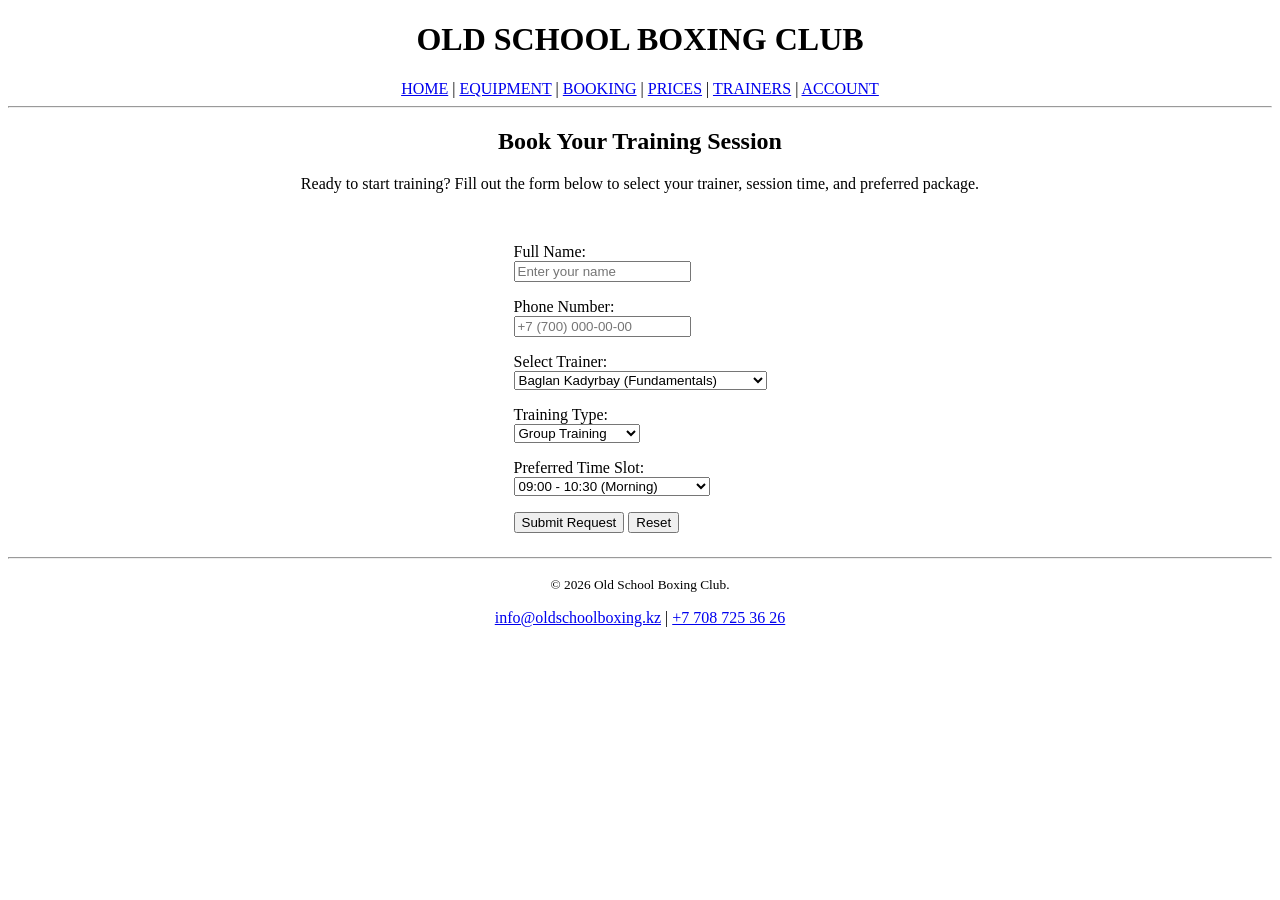
==== src/booking.html @ 7959947a "Old School Boxing Club" ====
<!DOCTYPE html>
<html lang="en">
<head>
  <meta charset="UTF-8">
  <meta name="viewport" content="width=device-width, initial-scale=1.0">
  <meta name="description" content="Book a boxing session at Old School Boxing Club in Astana.">
  <title>Old School Boxing Club - Booking</title>
</head>

<body>

<header style="text-align: center;">
  <h1>OLD SCHOOL BOXING CLUB</h1>

  <nav>
    <a href="index.html">HOME</a> |
    <a href="equipment.html">EQUIPMENT</a> |
    <a href="booking.html">BOOKING</a> |
    <a href="prices.html">PRICES</a> |
    <a href="trainers.html">TRAINERS</a> |
    <a href="login.html">ACCOUNT</a>
  </nav>
</header>

<hr>

<main style="text-align: center;">
  <section id="booking-info">
    <h2>Book Your Training Session</h2>
    <p>
      Ready to start training? Fill out the form below to select your trainer, session time, and preferred package.
    </p>

    <br>

    <form style="display: inline-block; text-align: left;">
      <p>
        <label for="name">Full Name:</label><br>
        <input type="text" id="name" name="name" placeholder="Enter your name" required>
      </p>

      <p>
        <label for="phone">Phone Number:</label><br>
        <input type="tel" id="phone" name="phone" placeholder="+7 (700) 000-00-00" required>
      </p>

      <p>
        <label for="trainer">Select Trainer:</label><br>
        <select id="trainer" name="trainer">
          <option value="baglan">Baglan Kadyrbay (Fundamentals)</option>
          <option value="kanysh">Kanysh Seidazym (Sparring Prep)</option>
          <option value="mikhail">Mikhail Shindin (Cardio &amp; Weight Loss)</option>
          <option value="any">Any Available Trainer</option>
        </select>
      </p>

      <p>
        <label for="session-type">Training Type:</label><br>
        <select id="session-type" name="session-type">
          <option value="group">Group Training</option>
          <option value="personal">Personal Training</option>
          <option value="minigroup">Mini-Group / Split</option>
        </select>
      </p>

      <p>
        <label for="session-time">Preferred Time Slot:</label><br>
        <select id="session-time" name="session-time">
          <option value="morning_09">09:00 - 10:30 (Morning)</option>
          <option value="afternoon_15">15:00 - 16:30 (Afternoon)</option>
          <option value="evening_18">18:30 - 20:00 (Evening Peak)</option>
          <option value="evening_20">20:00 - 21:30 (Late Evening)</option>
        </select>
      </p>

      <p>
        <input type="submit" value="Submit Request">
        <input type="reset" value="Reset">
      </p>
    </form>
  </section>
</main>

<hr>

<footer style="text-align: center;">
  <p><small>&copy; 2026 Old School Boxing Club.</small></p>
  <p>
    <a href="mailto:info@oldschoolboxing.kz">info@oldschoolboxing.kz</a>
    |
    <a href="tel:+77087253626">+7 708 725 36 26</a>
  </p>
</footer>

</body>
</html>
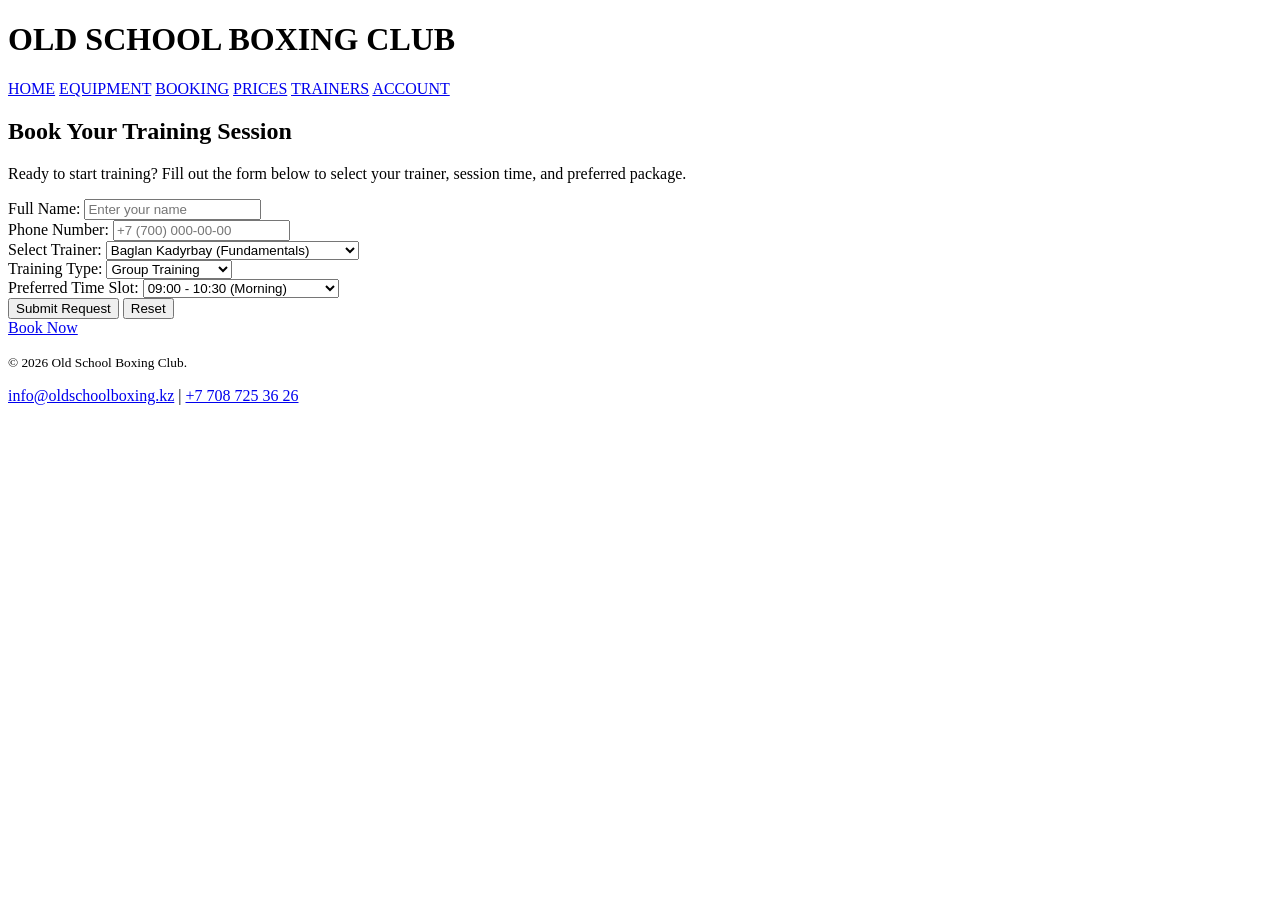
==== commit 2935ac69: "Old School Boxing Club" ====
--- a/src/booking.html
+++ b/src/booking.html
@@ -5,90 +5,92 @@
   <meta name="viewport" content="width=device-width, initial-scale=1.0">
   <meta name="description" content="Book a boxing session at Old School Boxing Club in Astana.">
   <title>Old School Boxing Club - Booking</title>
+
+  <!-- CSS Cascade Order: base.css first, personal stylesheet second -->
+  <link rel="stylesheet" href="css/base.css">
+  <link rel="stylesheet" href="css/asylkhan.css">
 </head>
 
 <body>
 
-<header style="text-align: center;">
-  <h1>OLD SCHOOL BOXING CLUB</h1>
+<header class="main-header">
+  <h1 class="gym-title">OLD SCHOOL BOXING CLUB</h1>
 
-  <nav>
-    <a href="index.html">HOME</a> |
-    <a href="equipment.html">EQUIPMENT</a> |
-    <a href="booking.html">BOOKING</a> |
-    <a href="prices.html">PRICES</a> |
-    <a href="trainers.html">TRAINERS</a> |
-    <a href="login.html">ACCOUNT</a>
+  <nav class="main-nav">
+    <a href="index.html" class="nav-link">HOME</a>
+    <a href="equipment.html" class="nav-link">EQUIPMENT</a>
+    <a href="booking.html" class="nav-link active">BOOKING</a>
+    <a href="prices.html" class="nav-link">PRICES</a>
+    <a href="trainers.html" class="nav-link">TRAINERS</a>
+    <a href="login.html" class="nav-link">ACCOUNT</a>
   </nav>
 </header>
 
-<hr>
-
-<main style="text-align: center;">
-  <section id="booking-info">
+<main class="main-content flex-center-box">
+  <section id="booking-info" class="hero-section card-wrapper">
     <h2>Book Your Training Session</h2>
-    <p>
+    <p class="welcome-text">
       Ready to start training? Fill out the form below to select your trainer, session time, and preferred package.
     </p>
 
-    <br>
+    <!-- Styled Form Container -->
+    <form class="booking-form">
+      <div class="form-group">
+        <label for="name" class="form-label">Full Name:</label>
+        <input type="text" id="name" name="name" class="form-input" placeholder="Enter your name" required>
+      </div>
 
-    <form style="display: inline-block; text-align: left;">
-      <p>
-        <label for="name">Full Name:</label><br>
-        <input type="text" id="name" name="name" placeholder="Enter your name" required>
-      </p>
+      <div class="form-group">
+        <label for="phone" class="form-label">Phone Number:</label>
+        <input type="tel" id="phone" name="phone" class="form-input" placeholder="+7 (700) 000-00-00" required>
+      </div>
 
-      <p>
-        <label for="phone">Phone Number:</label><br>
-        <input type="tel" id="phone" name="phone" placeholder="+7 (700) 000-00-00" required>
-      </p>
-
-      <p>
-        <label for="trainer">Select Trainer:</label><br>
-        <select id="trainer" name="trainer">
+      <div class="form-group">
+        <label for="trainer" class="form-label">Select Trainer:</label>
+        <select id="trainer" name="trainer" class="form-select">
           <option value="baglan">Baglan Kadyrbay (Fundamentals)</option>
           <option value="kanysh">Kanysh Seidazym (Sparring Prep)</option>
           <option value="mikhail">Mikhail Shindin (Cardio &amp; Weight Loss)</option>
           <option value="any">Any Available Trainer</option>
         </select>
-      </p>
+      </div>
 
-      <p>
-        <label for="session-type">Training Type:</label><br>
-        <select id="session-type" name="session-type">
+      <div class="form-group">
+        <label for="session-type" class="form-label">Training Type:</label>
+        <select id="session-type" name="session-type" class="form-select">
           <option value="group">Group Training</option>
           <option value="personal">Personal Training</option>
           <option value="minigroup">Mini-Group / Split</option>
         </select>
-      </p>
+      </div>
 
-      <p>
-        <label for="session-time">Preferred Time Slot:</label><br>
-        <select id="session-time" name="session-time">
+      <div class="form-group">
+        <label for="session-time" class="form-label">Preferred Time Slot:</label>
+        <select id="session-time" name="session-time" class="form-select">
           <option value="morning_09">09:00 - 10:30 (Morning)</option>
           <option value="afternoon_15">15:00 - 16:30 (Afternoon)</option>
           <option value="evening_18">18:30 - 20:00 (Evening Peak)</option>
           <option value="evening_20">20:00 - 21:30 (Late Evening)</option>
         </select>
-      </p>
+      </div>
 
-      <p>
-        <input type="submit" value="Submit Request">
-        <input type="reset" value="Reset">
-      </p>
+      <div class="form-actions">
+        <input type="submit" id="main-submit" class="form-btn btn-submit" value="Submit Request">
+        <input type="reset" class="form-btn btn-reset" value="Reset">
+      </div>
     </form>
   </section>
+
+  <!-- Fixed positioning requirement demonstration button -->
+  <a href="booking.html" id="quick-book-link" class="quick-book-btn">Book Now</a>
 </main>
 
-<hr>
-
-<footer style="text-align: center;">
+<footer class="main-footer">
   <p><small>&copy; 2026 Old School Boxing Club.</small></p>
   <p>
-    <a href="mailto:info@oldschoolboxing.kz">info@oldschoolboxing.kz</a>
+    <a href="mailto:info@oldschoolboxing.kz" class="footer-link">info@oldschoolboxing.kz</a>
     |
-    <a href="tel:+77087253626">+7 708 725 36 26</a>
+    <a href="tel:+77087253626" class="footer-link">+7 708 725 36 26</a>
   </p>
 </footer>
 
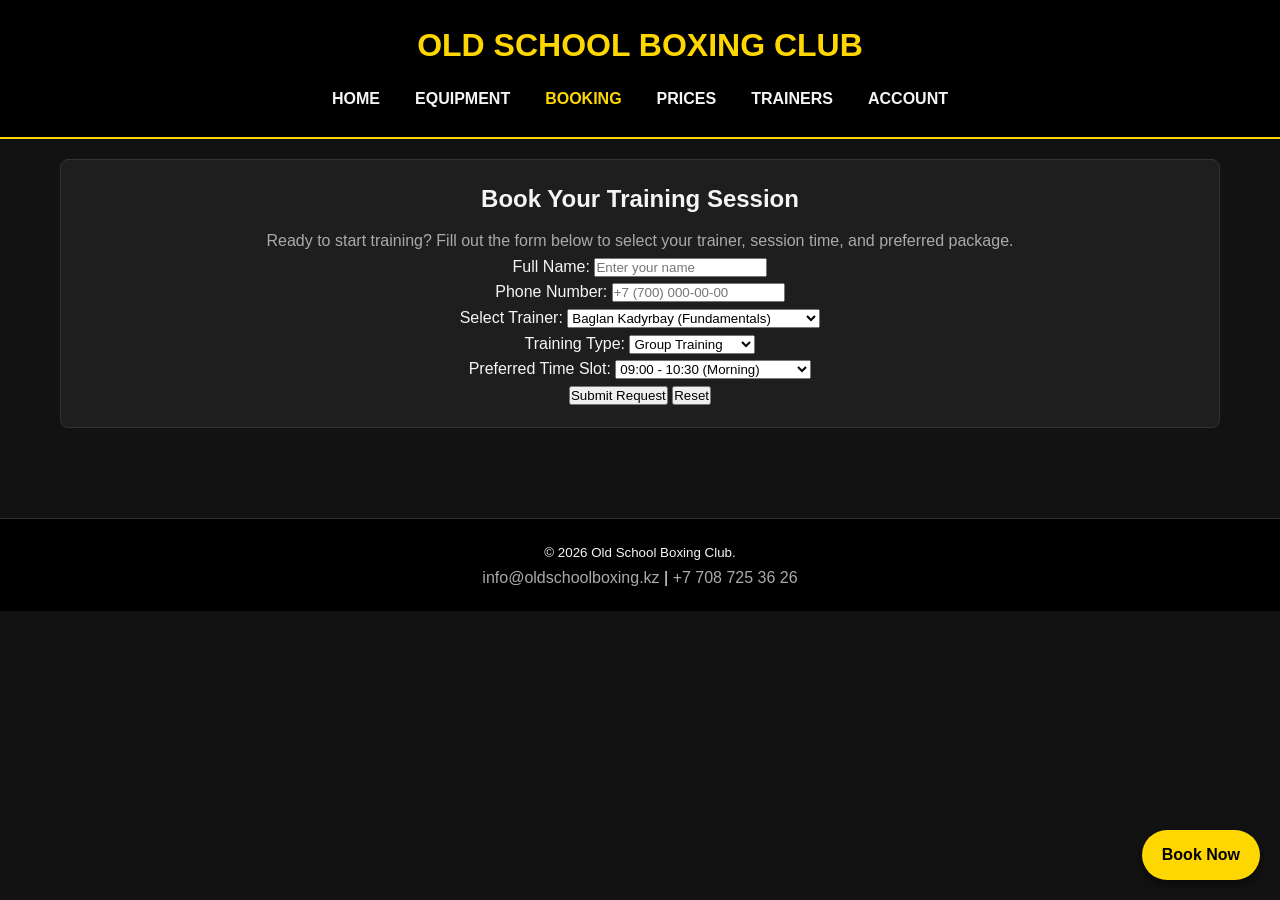
==== commit f46b4676: "Old School Boxing Club" ====
--- a/src/booking.html
+++ b/src/booking.html
@@ -6,9 +6,8 @@
   <meta name="description" content="Book a boxing session at Old School Boxing Club in Astana.">
   <title>Old School Boxing Club - Booking</title>
 
-  <!-- CSS Cascade Order: base.css first, personal stylesheet second -->
-  <link rel="stylesheet" href="css/base.css">
-  <link rel="stylesheet" href="css/asylkhan.css">
+  <link rel="stylesheet" href="base.css">
+  <link rel="stylesheet" href="assylkhan.css">
 </head>
 
 <body>
@@ -33,7 +32,6 @@
       Ready to start training? Fill out the form below to select your trainer, session time, and preferred package.
     </p>
 
-    <!-- Styled Form Container -->
     <form class="booking-form">
       <div class="form-group">
         <label for="name" class="form-label">Full Name:</label>
@@ -81,7 +79,6 @@
     </form>
   </section>
 
-  <!-- Fixed positioning requirement demonstration button -->
   <a href="booking.html" id="quick-book-link" class="quick-book-btn">Book Now</a>
 </main>
 
--- a/src/base.css
+++ b/src/base.css
@@ -0,0 +1,60 @@
+*, *::before, *::after {
+    box-sizing: border-box;
+    margin: 0;
+    padding: 0;
+}
+
+body {
+    background-color: #121212;
+    color: #f5f5f5;
+    font-family: Arial, sans-serif;
+    line-height: 1.6;
+    text-align: center;
+}
+
+.main-header {
+    background-color: #000000;
+    padding: 20px 10px;
+    border-bottom: 2px solid #ffd700;
+}
+
+.gym-title {
+    font-size: 2rem;
+    color: #ffd700;
+    margin-bottom: 10px;
+}
+
+.main-nav {
+    display: flex;
+    justify-content: center;
+    flex-wrap: wrap;
+    gap: 15px;
+}
+
+.nav-link {
+    color: #f5f5f5;
+    text-decoration: none;
+    font-weight: bold;
+    padding: 5px 10px;
+}
+
+.nav-link:hover,
+.nav-link.active {
+    color: #ffd700;
+}
+
+.main-footer {
+    background-color: #000000;
+    padding: 20px;
+    margin-top: 40px;
+    border-top: 1px solid #333333;
+}
+
+.footer-link {
+    color: #aaaaaa;
+    text-decoration: none;
+}
+
+.footer-link:hover {
+    color: #ffd700;
+}
--- a/src/assylkhan.css
+++ b/src/assylkhan.css
@@ -0,0 +1,58 @@
+.main-content {
+    max-width: 1200px;
+    margin: 0 auto;
+    padding: 20px;
+    text-align: center;
+}
+
+.hero-section,
+.info-block {
+    text-align: center;
+    margin-bottom: 30px;
+}
+
+.welcome-text {
+    margin-top: 10px;
+    color: #aaaaaa;
+}
+
+.equipment-grid {
+    display: grid;
+    grid-template-columns: repeat(auto-fit, minmax(280px, 1fr));
+    gap: 20px;
+    margin-top: 20px;
+}
+
+.card-wrapper {
+    background-color: #1e1e1e;
+    border-radius: 8px;
+    padding: 20px;
+    border: 1px solid #333333;
+    text-align: center;
+}
+
+.media-container {
+    display: flex;
+    flex-direction: column;
+    align-items: center;
+    margin: 15px 0;
+}
+
+.feature-img {
+    max-width: 100%;
+    border-radius: 6px;
+}
+
+.quick-book-btn {
+    position: fixed;
+    bottom: 20px;
+    right: 20px;
+    background-color: #ffd700;
+    color: #000000;
+    padding: 12px 20px;
+    border-radius: 50px;
+    text-decoration: none;
+    font-weight: bold;
+    box-shadow: 0 4px 10px rgba(0, 0, 0, 0.5);
+    z-index: 1000;
+}
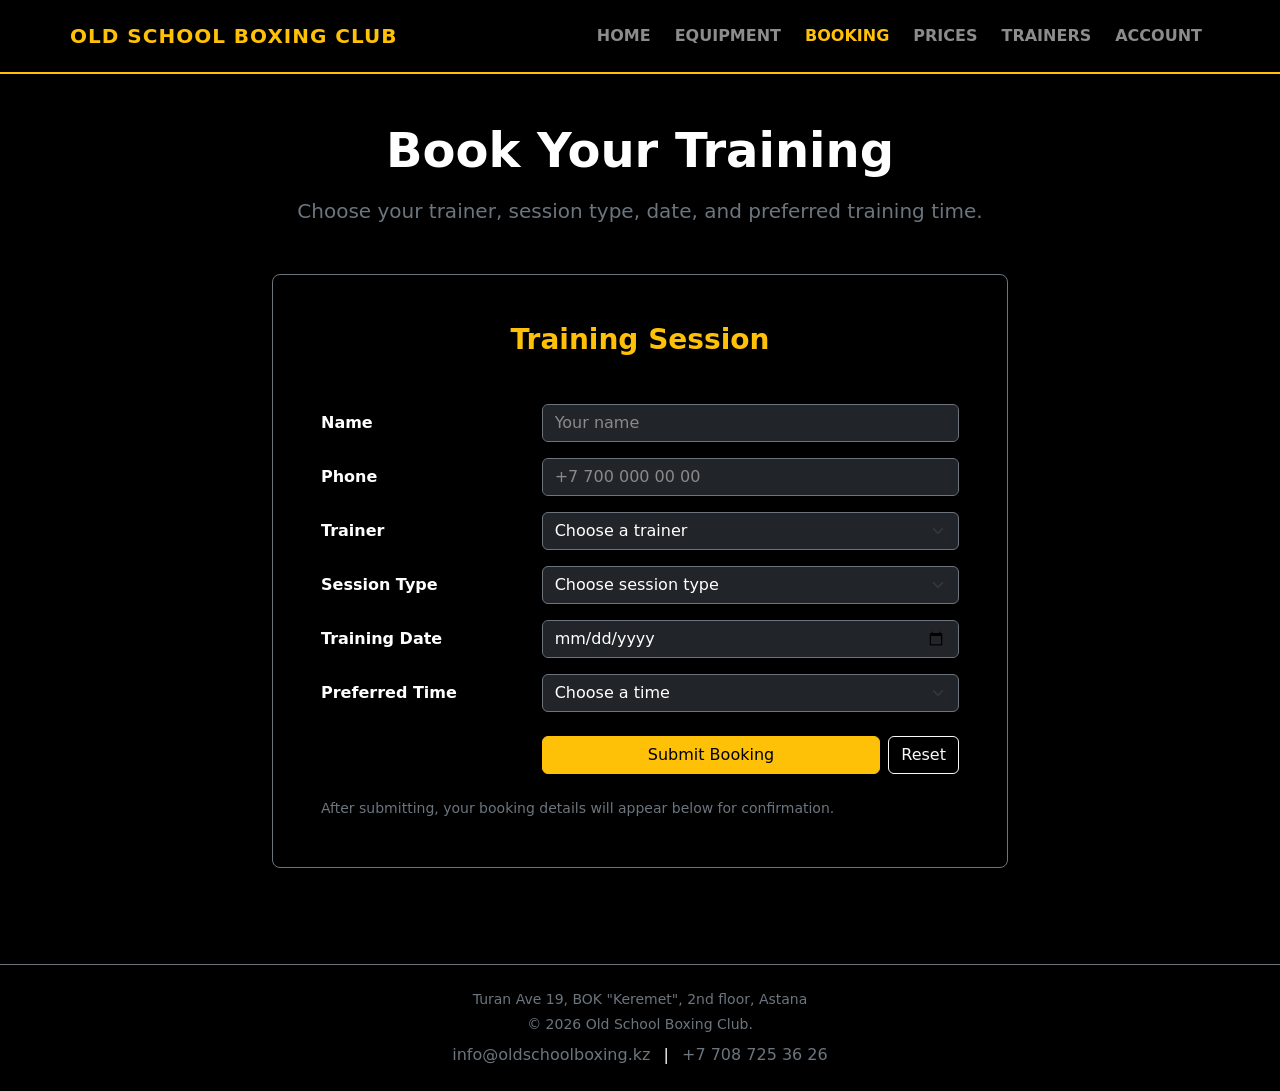
==== commit d866210d: "Old School Boxing Club" ====
--- a/src/booking.html
+++ b/src/booking.html
@@ -1,95 +1,382 @@
 <!DOCTYPE html>
 <html lang="en">
+
 <head>
   <meta charset="UTF-8">
   <meta name="viewport" content="width=device-width, initial-scale=1.0">
-  <meta name="description" content="Book a boxing session at Old School Boxing Club in Astana.">
+
+  <meta name="description"
+        content="Book a boxing training session at Old School Boxing Club in Astana.">
+
   <title>Old School Boxing Club - Booking</title>
 
+  <link href="https://cdn.jsdelivr.net/npm/bootstrap@5.3.8/dist/css/bootstrap.min.css"
+        rel="stylesheet">
+
   <link rel="stylesheet" href="base.css">
-  <link rel="stylesheet" href="assylkhan.css">
+  <link rel="stylesheet" href="pages.css">
 </head>
 
-<body>
-
-<header class="main-header">
-  <h1 class="gym-title">OLD SCHOOL BOXING CLUB</h1>
-
-  <nav class="main-nav">
-    <a href="index.html" class="nav-link">HOME</a>
-    <a href="equipment.html" class="nav-link">EQUIPMENT</a>
-    <a href="booking.html" class="nav-link active">BOOKING</a>
-    <a href="prices.html" class="nav-link">PRICES</a>
-    <a href="trainers.html" class="nav-link">TRAINERS</a>
-    <a href="login.html" class="nav-link">ACCOUNT</a>
+<body class="bg-black text-white lh-base">
+
+<header class="main-header-bootstrap bg-black border-bottom border-2 border-warning">
+
+  <nav class="navbar navbar-expand-md navbar-dark container py-3">
+
+    <a class="navbar-brand text-warning fw-bold fs-5 brand-animation"
+       href="index.html">
+      OLD SCHOOL BOXING CLUB
+    </a>
+
+    <button class="navbar-toggler border-warning"
+            type="button"
+            data-bs-toggle="collapse"
+            data-bs-target="#mainNavbar"
+            aria-controls="mainNavbar"
+            aria-expanded="false"
+            aria-label="Toggle navigation">
+
+      <span class="navbar-toggler-icon"></span>
+    </button>
+
+    <div class="collapse navbar-collapse" id="mainNavbar">
+
+      <div class="navbar-nav ms-auto text-center gap-md-2 nav-animation">
+
+        <a href="index.html"
+           class="nav-link fw-semibold nav-popup"
+           data-label="Home page">HOME</a>
+
+        <a href="equipment.html"
+           class="nav-link fw-semibold nav-popup"
+           data-label="View our equipment">EQUIPMENT</a>
+
+        <a href="booking.html"
+           class="nav-link fw-semibold active nav-popup"
+           data-label="Book a training session"
+           aria-current="page">BOOKING</a>
+
+        <a href="prices.html"
+           class="nav-link fw-semibold nav-popup"
+           data-label="View membership prices">PRICES</a>
+
+        <a href="trainers.html"
+           class="nav-link fw-semibold nav-popup"
+           data-label="Meet our trainers">TRAINERS</a>
+
+        <a href="login.html"
+           class="nav-link fw-semibold nav-popup"
+           data-label="Member account">ACCOUNT</a>
+
+      </div>
+
+    </div>
+
   </nav>
+
 </header>
 
-<main class="main-content flex-center-box">
-  <section id="booking-info" class="hero-section card-wrapper">
-    <h2>Book Your Training Session</h2>
-    <p class="welcome-text">
-      Ready to start training? Fill out the form below to select your trainer, session time, and preferred package.
+
+<section class="container text-center py-5">
+
+  <h1 class="display-5 fw-bold mb-3">
+    Book Your Training
+  </h1>
+
+  <p class="lead text-secondary mb-0">
+    Choose your trainer, session type, date, and preferred training time.
+  </p>
+
+</section>
+
+
+<main class="container pb-5">
+
+  <div class="row justify-content-center">
+
+    <div class="col-12 col-md-10 col-lg-8">
+
+      <section class="border border-secondary rounded-3 shadow p-4 p-md-5">
+
+        <h2 class="h3 fw-bold text-warning text-center mb-5">
+          Training Session
+        </h2>
+
+        <form id="booking-form">
+
+          <div class="row align-items-center mb-3">
+
+            <div class="col-12 col-md-4">
+              <label for="booking-name"
+                     class="form-label fw-bold mb-md-0">
+                Name
+              </label>
+            </div>
+
+            <div class="col-12 col-md-8">
+              <input type="text"
+                     class="form-control bg-dark text-white border-secondary"
+                     id="booking-name"
+                     name="name"
+                     placeholder="Your name"
+                     required>
+            </div>
+
+          </div>
+
+
+          <div class="row align-items-center mb-3">
+
+            <div class="col-12 col-md-4">
+              <label for="booking-phone"
+                     class="form-label fw-bold mb-md-0">
+                Phone
+              </label>
+            </div>
+
+            <div class="col-12 col-md-8">
+              <input type="tel"
+                     class="form-control bg-dark text-white border-secondary"
+                     id="booking-phone"
+                     name="phone"
+                     placeholder="+7 700 000 00 00"
+                     required>
+            </div>
+
+          </div>
+
+
+          <div class="row align-items-center mb-3">
+
+            <div class="col-12 col-md-4">
+              <label for="booking-trainer"
+                     class="form-label fw-bold mb-md-0">
+                Trainer
+              </label>
+            </div>
+
+            <div class="col-12 col-md-8">
+
+              <select class="form-select bg-dark text-white border-secondary"
+                      id="booking-trainer"
+                      name="trainer"
+                      required>
+
+                <option value="" selected disabled>
+                  Choose a trainer
+                </option>
+
+                <option value="baglan">
+                  Baglan Kadyrbay
+                </option>
+
+                <option value="kanysh">
+                  Kanysh Seidazym
+                </option>
+
+                <option value="mikhail">
+                  Mikhail Shindin
+                </option>
+
+                <option value="any">
+                  Any Trainer
+                </option>
+
+              </select>
+
+            </div>
+
+          </div>
+
+
+          <div class="row align-items-center mb-3">
+
+            <div class="col-12 col-md-4">
+              <label for="booking-session"
+                     class="form-label fw-bold mb-md-0">
+                Session Type
+              </label>
+            </div>
+
+            <div class="col-12 col-md-8">
+
+              <select class="form-select bg-dark text-white border-secondary"
+                      id="booking-session"
+                      name="session"
+                      required>
+
+                <option value="" selected disabled>
+                  Choose session type
+                </option>
+
+                <option value="group">
+                  Group Training
+                </option>
+
+                <option value="personal">
+                  Personal Training
+                </option>
+
+                <option value="minigroup">
+                  Mini-Group
+                </option>
+
+              </select>
+
+            </div>
+
+          </div>
+
+
+          <div class="row align-items-center mb-3">
+
+            <div class="col-12 col-md-4">
+              <label for="booking-date"
+                     class="form-label fw-bold mb-md-0">
+                Training Date
+              </label>
+            </div>
+
+            <div class="col-12 col-md-8">
+              <input type="date"
+                     class="form-control bg-dark text-white border-secondary"
+                     id="booking-date"
+                     name="date"
+                     required>
+            </div>
+
+          </div>
+
+
+          <div class="row align-items-center mb-4">
+
+            <div class="col-12 col-md-4">
+              <label for="booking-time"
+                     class="form-label fw-bold mb-md-0">
+                Preferred Time
+              </label>
+            </div>
+
+            <div class="col-12 col-md-8">
+
+              <select class="form-select bg-dark text-white border-secondary"
+                      id="booking-time"
+                      name="time"
+                      required>
+
+                <option value="" selected disabled>
+                  Choose a time
+                </option>
+
+                <option value="09:00">
+                  09:00 - 10:30
+                </option>
+
+                <option value="15:00">
+                  15:00 - 16:30
+                </option>
+
+                <option value="18:30">
+                  18:30 - 20:00
+                </option>
+
+                <option value="20:00">
+                  20:00 - 21:30
+                </option>
+
+              </select>
+
+            </div>
+
+          </div>
+
+
+          <div class="row">
+
+            <div class="col-12 col-md-4"></div>
+
+            <div class="col-12 col-md-8">
+
+              <div class="d-grid d-sm-flex gap-2">
+
+                <button type="submit"
+                        id="booking-submit"
+                        class="btn btn-warning flex-grow-1">
+                  Submit Booking
+                </button>
+
+                <button type="reset"
+                        id="booking-reset"
+                        class="btn btn-outline-light">
+                  Reset
+                </button>
+
+              </div>
+
+            </div>
+
+          </div>
+
+          <p class="small text-secondary mt-4 mb-0">
+            After submitting, your booking details will appear
+            below for confirmation.
+          </p>
+
+        </form>
+
+
+        <div id="booking-error"
+             class="alert alert-danger mt-4 hidden"
+             role="alert">
+        </div>
+
+        <div id="booking-confirmation"
+             class="alert alert-success mt-4 hidden"
+             role="status">
+        </div>
+
+      </section>
+
+    </div>
+
+  </div>
+
+</main>
+
+
+<footer class="bg-black border-top border-secondary text-center py-4 mt-5">
+
+  <div class="container">
+
+    <p class="small text-secondary mb-1">
+      Turan Ave 19, BOK "Keremet", 2nd floor, Astana
     </p>
 
-    <form class="booking-form">
-      <div class="form-group">
-        <label for="name" class="form-label">Full Name:</label>
-        <input type="text" id="name" name="name" class="form-input" placeholder="Enter your name" required>
-      </div>
-
-      <div class="form-group">
-        <label for="phone" class="form-label">Phone Number:</label>
-        <input type="tel" id="phone" name="phone" class="form-input" placeholder="+7 (700) 000-00-00" required>
-      </div>
-
-      <div class="form-group">
-        <label for="trainer" class="form-label">Select Trainer:</label>
-        <select id="trainer" name="trainer" class="form-select">
-          <option value="baglan">Baglan Kadyrbay (Fundamentals)</option>
-          <option value="kanysh">Kanysh Seidazym (Sparring Prep)</option>
-          <option value="mikhail">Mikhail Shindin (Cardio &amp; Weight Loss)</option>
-          <option value="any">Any Available Trainer</option>
-        </select>
-      </div>
-
-      <div class="form-group">
-        <label for="session-type" class="form-label">Training Type:</label>
-        <select id="session-type" name="session-type" class="form-select">
-          <option value="group">Group Training</option>
-          <option value="personal">Personal Training</option>
-          <option value="minigroup">Mini-Group / Split</option>
-        </select>
-      </div>
-
-      <div class="form-group">
-        <label for="session-time" class="form-label">Preferred Time Slot:</label>
-        <select id="session-time" name="session-time" class="form-select">
-          <option value="morning_09">09:00 - 10:30 (Morning)</option>
-          <option value="afternoon_15">15:00 - 16:30 (Afternoon)</option>
-          <option value="evening_18">18:30 - 20:00 (Evening Peak)</option>
-          <option value="evening_20">20:00 - 21:30 (Late Evening)</option>
-        </select>
-      </div>
-
-      <div class="form-actions">
-        <input type="submit" id="main-submit" class="form-btn btn-submit" value="Submit Request">
-        <input type="reset" class="form-btn btn-reset" value="Reset">
-      </div>
-    </form>
-  </section>
-
-  <a href="booking.html" id="quick-book-link" class="quick-book-btn">Book Now</a>
-</main>
-
-<footer class="main-footer">
-  <p><small>&copy; 2026 Old School Boxing Club.</small></p>
-  <p>
-    <a href="mailto:info@oldschoolboxing.kz" class="footer-link">info@oldschoolboxing.kz</a>
-    |
-    <a href="tel:+77087253626" class="footer-link">+7 708 725 36 26</a>
-  </p>
+    <p class="small text-secondary mb-2">
+      &copy; 2026 Old School Boxing Club.
+    </p>
+
+    <p class="mb-0">
+
+      <a href="mailto:info@oldschoolboxing.kz"
+         class="link-secondary text-decoration-none">
+        info@oldschoolboxing.kz
+      </a>
+
+      <span class="mx-2">|</span>
+
+      <a href="tel:+77087253626"
+         class="link-secondary text-decoration-none">
+        +7 708 725 36 26
+      </a>
+
+    </p>
+
+  </div>
+
 </footer>
+
+<script src="https://cdn.jsdelivr.net/npm/bootstrap@5.3.8/dist/js/bootstrap.bundle.min.js"></script>
 
 </body>
 </html>
--- a/src/pages.css
+++ b/src/pages.css
@@ -0,0 +1,73 @@
+.home-image-wrapper {
+    width: 100%;
+    padding: 8px;
+    border: 1px solid #6c757d;
+    border-radius: 12px;
+    overflow: hidden;
+}
+
+.home-hero-img,
+.experience-img {
+    display: block;
+    width: 100%;
+    height: 360px;
+    object-fit: cover;
+    object-position: center;
+    border-radius: 8px;
+}
+
+.equipment-img {
+    display: block;
+    width: 100%;
+    height: 250px;
+    object-fit: cover;
+    object-position: center;
+}
+
+.trainer-img {
+    width: 100%;
+    height: 430px;
+    object-fit: cover;
+    object-position: center;
+}
+
+.card {
+    transition: transform 0.25s ease, border-color 0.25s ease;
+}
+
+.card:hover {
+    transform: translateY(-5px);
+    border-color: #ffc107;
+}
+
+.form-control::placeholder {
+    color: #8a8a8a;
+}
+
+.form-control:focus,
+.form-select:focus {
+    border-color: #ffc107;
+    box-shadow: 0 0 0 0.2rem rgba(255, 193, 7, 0.2);
+}
+
+@media (max-width: 767.98px) {
+    .home-hero-img,
+    .experience-img {
+        height: 300px;
+    }
+
+    .trainer-img {
+        height: 380px;
+    }
+}
+
+@media (max-width: 575.98px) {
+    .home-hero-img,
+    .experience-img {
+        height: 250px;
+    }
+
+    .trainer-img {
+        height: 340px;
+    }
+}
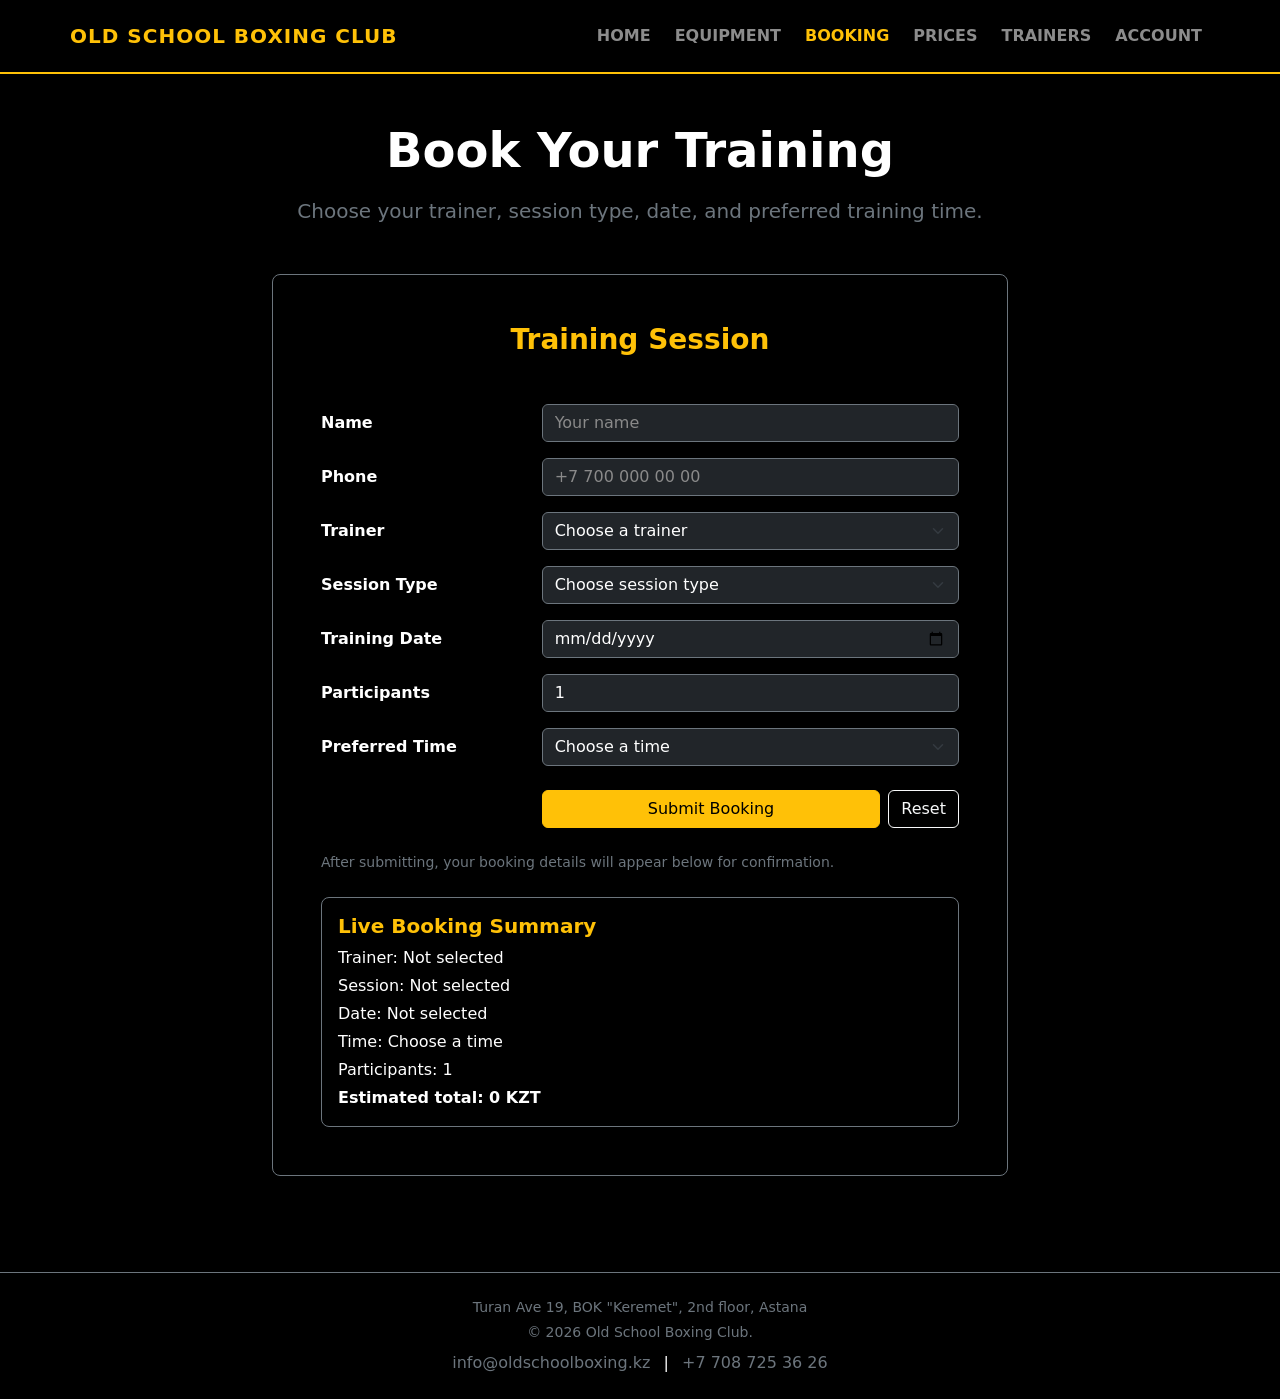
==== commit eb159de1: "Old School Boxing Club" ====
--- a/src/booking.html
+++ b/src/booking.html
@@ -14,7 +14,7 @@
         rel="stylesheet">
 
   <link rel="stylesheet" href="base.css">
-  <link rel="stylesheet" href="pages.css">
+  <link rel="stylesheet" href="assylkhan.css">
 </head>
 
 <body class="bg-black text-white lh-base">
@@ -376,7 +376,9 @@
 
 </footer>
 
-<script src="https://cdn.jsdelivr.net/npm/bootstrap@5.3.8/dist/js/bootstrap.bundle.min.js"></script>
+<script src="https://code.jquery.com/jquery-3.7.1.min.js"></script>
+<script src="main.js"></script>
+<script src="booking.js"></script>
 
 </body>
 </html>
--- a/src/assylkhan.css
+++ b/src/assylkhan.css
@@ -0,0 +1,56 @@
+.home-image-wrapper {
+    width: 100%;
+    border: 1px solid #6c757d;
+    border-radius: 12px;
+    overflow: hidden;
+}
+
+.home-hero-img,
+.experience-img {
+    display: block;
+    width: 100%;
+    height: 360px;
+    object-fit: cover;
+    object-position: center;
+}
+
+.equipment-img {
+    display: block;
+    width: 100%;
+    height: 250px;
+    object-fit: cover;
+    object-position: center;
+}
+
+.card {
+    transition: transform 0.25s ease, border-color 0.25s ease;
+}
+
+.card:hover {
+    transform: translateY(-5px);
+    border-color: #ffc107;
+}
+
+.form-control::placeholder {
+    color: #8a8a8a;
+}
+
+.form-control:focus,
+.form-select:focus {
+    border-color: #ffc107;
+    box-shadow: 0 0 0 0.2rem rgba(255, 193, 7, 0.2);
+}
+
+@media (max-width: 767.98px) {
+    .home-hero-img,
+    .experience-img {
+        height: 300px;
+    }
+}
+
+@media (max-width: 575.98px) {
+    .home-hero-img,
+    .experience-img {
+        height: 250px;
+    }
+}
